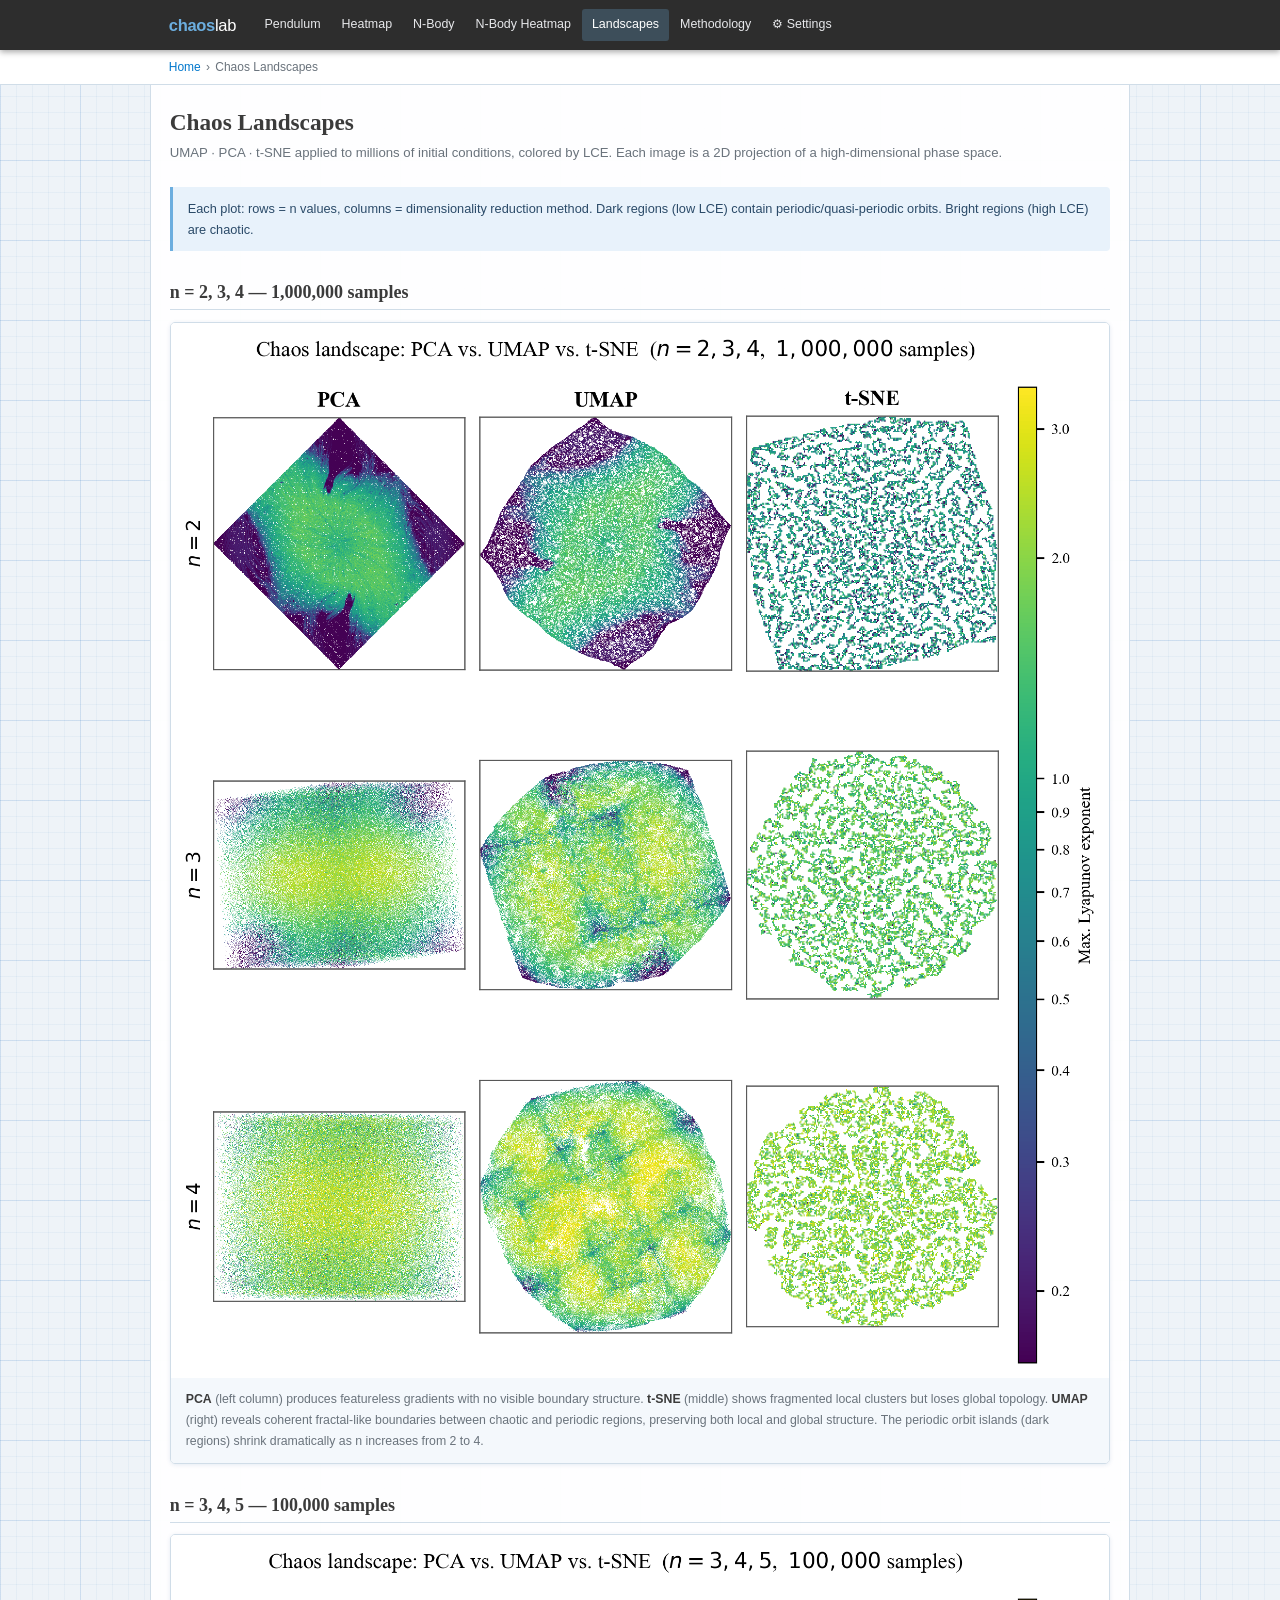
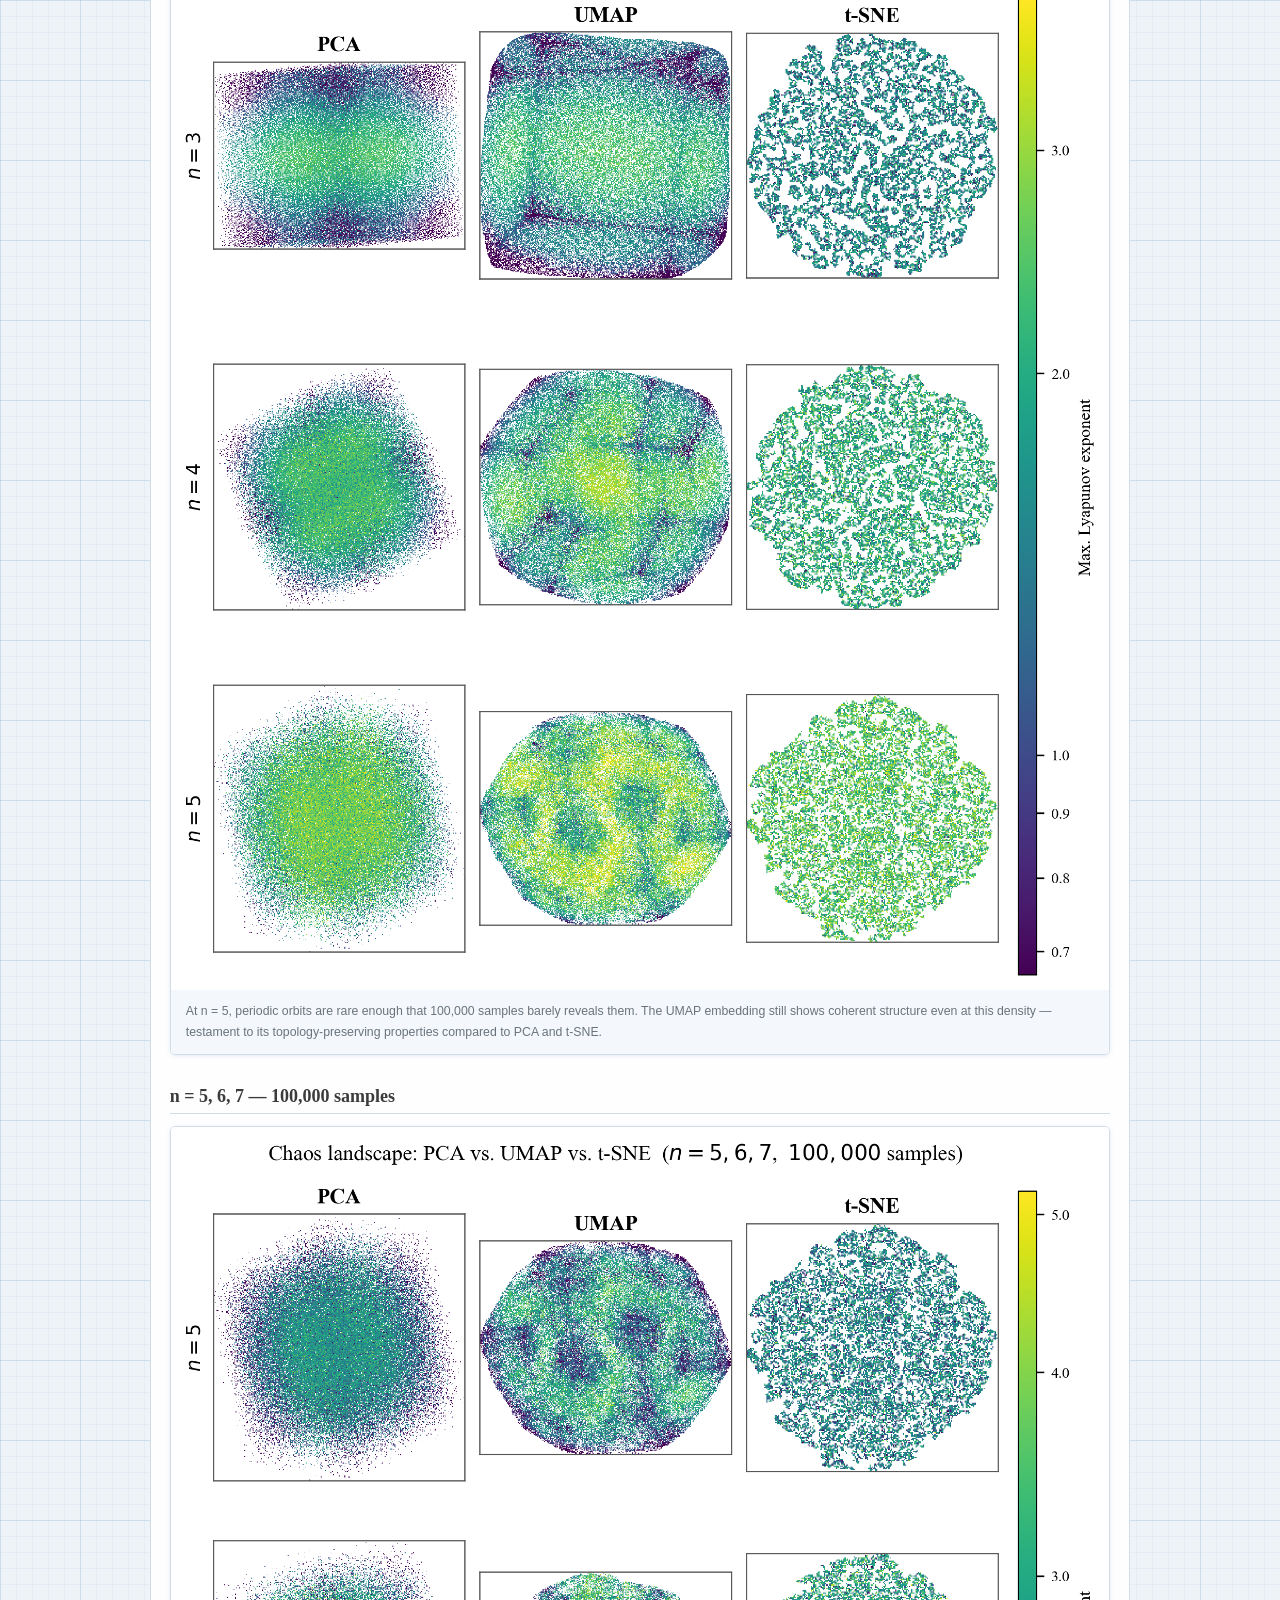
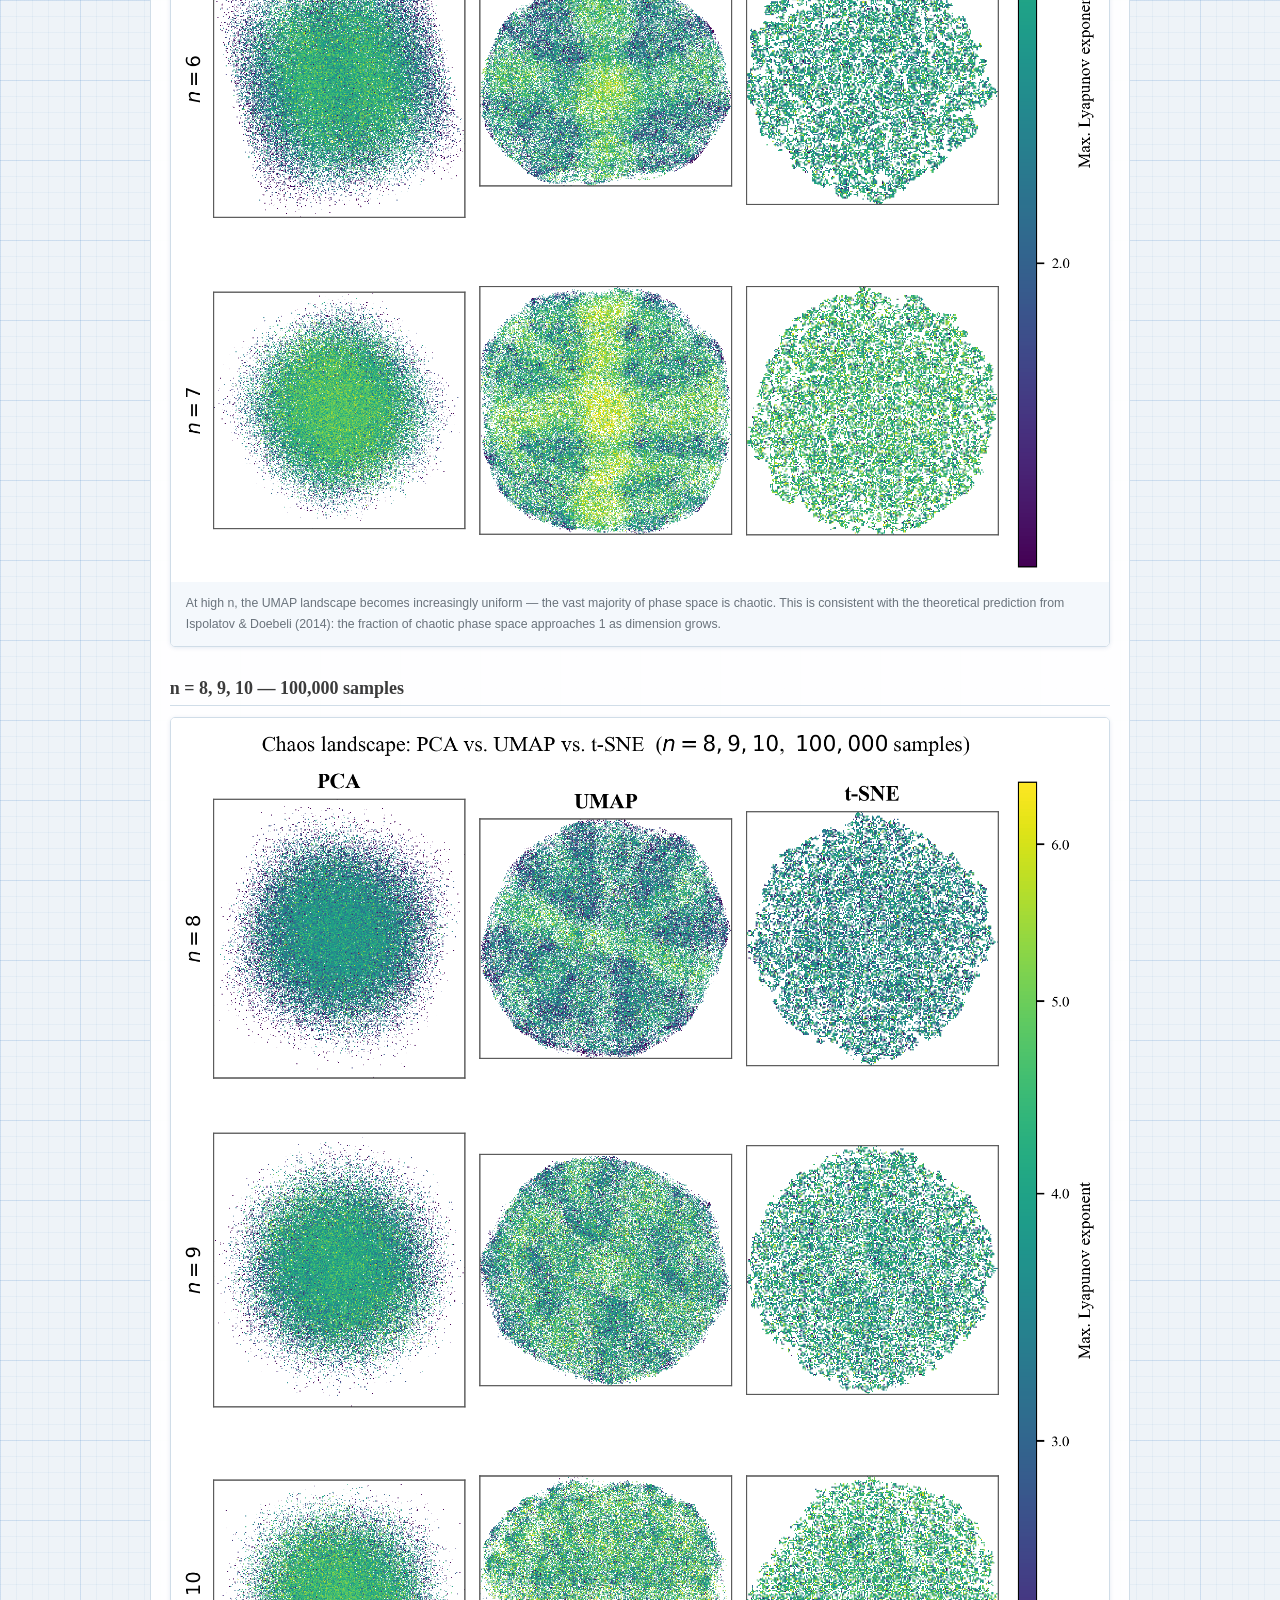
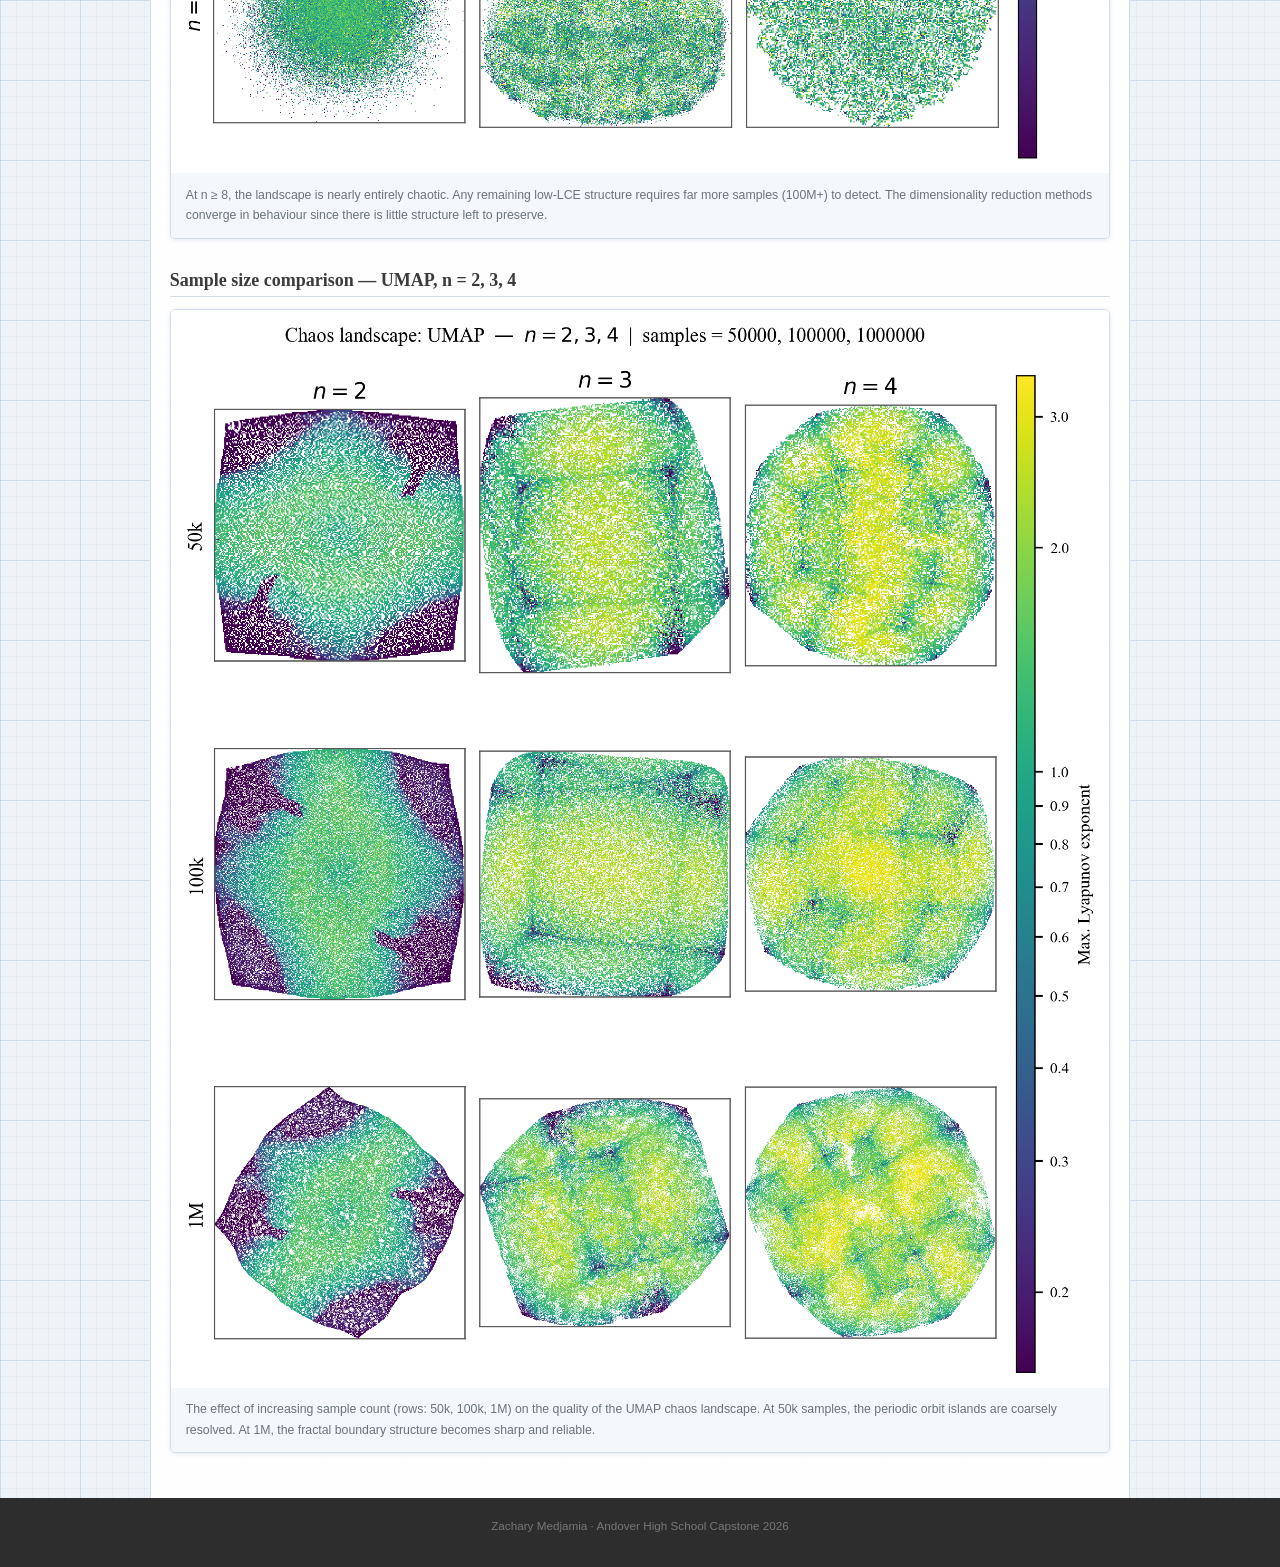
==== landscapes.html @ bdcded58 "init commit" ====
<!DOCTYPE html>
<html lang="en">
<head>
  <meta charset="UTF-8">
  <meta name="viewport" content="width=device-width, initial-scale=1.0">
  <title>Chaos Landscapes — Chaos Lab</title>
  <link rel="stylesheet" href="css/style.css">
</head>
<body>

<header>
  <div class="header-inner">
    <a class="site-logo" href="index.html">chaos<span>lab</span></a>
    <nav>
      <a href="pendulum.html">Pendulum</a>
      <a href="pendulum-heatmap.html">Heatmap</a>
      <a href="nbody.html">N-Body</a>
      <a href="nbody-heatmap.html">N-Body Heatmap</a>
      <a href="landscapes.html" class="active">Landscapes</a>
      <a href="methodology.html">Methodology</a>
      <a href="settings.html">⚙ Settings</a>
    </nav>
  </div>
</header>

<div class="breadcrumb">
  <div class="breadcrumb-inner">
    <a href="index.html">Home</a><span>›</span>Chaos Landscapes
  </div>
</div>

<div class="page-wrapper">
  <h1 class="page-title">Chaos Landscapes</h1>
  <p class="page-subtitle">
    UMAP · PCA · t-SNE applied to millions of initial conditions, colored by LCE.
    Each image is a 2D projection of a high-dimensional phase space.
  </p>

  <div class="notice">
    Each plot: rows = n values, columns = dimensionality reduction method.
    Dark regions (low LCE) contain periodic/quasi-periodic orbits.
    Bright regions (high LCE) are chaotic.
  </div>

  <h2>n = 2, 3, 4 — 1,000,000 samples</h2>
  <div class="gallery-item">
    <img src="img/comparison_grid_n2_3_4_1000000.png" alt="Chaos landscape n=2,3,4 comparison grid">
    <div class="gallery-caption">
      <strong>PCA</strong> (left column) produces featureless gradients with no visible boundary structure.
      <strong>t-SNE</strong> (middle) shows fragmented local clusters but loses global topology.
      <strong>UMAP</strong> (right) reveals coherent fractal-like boundaries between chaotic and
      periodic regions, preserving both local and global structure. The periodic orbit islands
      (dark regions) shrink dramatically as n increases from 2 to 4.
    </div>
  </div>

  <h2>n = 3, 4, 5 — 100,000 samples</h2>
  <div class="gallery-item">
    <img src="img/comparison_grid_n3_4_5_100000.png" alt="Chaos landscape n=3,4,5">
    <div class="gallery-caption">
      At n = 5, periodic orbits are rare enough that 100,000 samples barely reveals them.
      The UMAP embedding still shows coherent structure even at this density — testament to
      its topology-preserving properties compared to PCA and t-SNE.
    </div>
  </div>

  <h2>n = 5, 6, 7 — 100,000 samples</h2>
  <div class="gallery-item">
    <img src="img/comparison_grid_n5_6_7_100000.png" alt="Chaos landscape n=5,6,7">
    <div class="gallery-caption">
      At high n, the UMAP landscape becomes increasingly uniform — the vast majority of phase
      space is chaotic. This is consistent with the theoretical prediction from Ispolatov &amp; Doebeli
      (2014): the fraction of chaotic phase space approaches 1 as dimension grows.
    </div>
  </div>

  <h2>n = 8, 9, 10 — 100,000 samples</h2>
  <div class="gallery-item">
    <img src="img/comparison_grid_n8_9_10_100000.png" alt="Chaos landscape n=8,9,10">
    <div class="gallery-caption">
      At n ≥ 8, the landscape is nearly entirely chaotic. Any remaining low-LCE structure
      requires far more samples (100M+) to detect. The dimensionality reduction methods converge
      in behaviour since there is little structure left to preserve.
    </div>
  </div>

  <h2>Sample size comparison — UMAP, n = 2, 3, 4</h2>
  <div class="gallery-item">
    <img src="img/sample_grid_umap_n2_3_4_s50000_100000_1000000.png" alt="Sample size comparison UMAP n=2,3,4">
    <div class="gallery-caption">
      The effect of increasing sample count (rows: 50k, 100k, 1M) on the quality of the UMAP
      chaos landscape. At 50k samples, the periodic orbit islands are coarsely resolved.
      At 1M, the fractal boundary structure becomes sharp and reliable.
    </div>
  </div>
</div>

<footer>
  <p>Zachary Medjamia · Andover High School Capstone 2026</p>
</footer>

</body>
</html>
---- css/style.css ----
/* ============================================================
   Math Stack Exchange-inspired design — soft blue + white
   ============================================================ */

:root {
  --bg:          #ffffff;
  --page-bg:     #eef3f8;
  --text:        #3b3b3b;
  --text-light:  #6a737c;
  --header-bg:   #2d2d2d;
  --header-text: #e7e8eb;
  --accent:      #6caedf;
  --accent-dark: #4a90c4;
  --link:        #0077cc;
  --link-hover:  #0095ff;
  --border:      #d0dde8;
  --card-bg:     #f4f8fc;
  --code-bg:     #eff0f1;
  --tag-bg:      #e1ecf4;
  --tag-text:    #39739d;
  --shadow:      0 1px 4px rgba(0,70,140,0.10);
  --font-body:   Georgia, 'Times New Roman', serif;
  --font-ui:     -apple-system, BlinkMacSystemFont, 'Segoe UI', sans-serif;
  --font-code:   Consolas, 'Courier New', monospace;
  --max-width:   980px;
}

/* Reset */
*, *::before, *::after { box-sizing: border-box; margin: 0; padding: 0; }
html { font-size: 15px; scroll-behavior: smooth; }

/* Graph-paper background */
body {
  font-family: var(--font-body);
  color: var(--text);
  background-color: var(--page-bg);
  background-image:
    linear-gradient(rgba(99,153,210,.18) 1px, transparent 1px),
    linear-gradient(90deg, rgba(99,153,210,.18) 1px, transparent 1px),
    linear-gradient(rgba(99,153,210,.07) 1px, transparent 1px),
    linear-gradient(90deg, rgba(99,153,210,.07) 1px, transparent 1px);
  background-size: 80px 80px, 80px 80px, 16px 16px, 16px 16px;
  line-height: 1.7;
}

/* ---- Header / Nav ---- */
header {
  background: var(--header-bg);
  position: sticky;
  top: 0;
  z-index: 100;
  box-shadow: 0 2px 6px rgba(0,0,0,0.35);
}
.header-inner {
  max-width: var(--max-width);
  margin: 0 auto;
  display: flex;
  align-items: center;
  gap: 1.25rem;
  padding: 0 1.25rem;
  height: 50px;
}
.site-logo {
  font-family: var(--font-ui);
  font-size: 1.1rem;
  font-weight: 700;
  color: var(--accent);
  text-decoration: none;
  letter-spacing: -0.3px;
  white-space: nowrap;
}
.site-logo span { color: #ffffff; font-weight: 400; }

/* Nav with dropdowns */
nav { display: flex; gap: 0.1rem; align-items: center; }
nav > a,
.nav-group > a {
  font-family: var(--font-ui);
  font-size: 0.83rem;
  color: var(--header-text);
  text-decoration: none;
  padding: 0.35rem 0.65rem;
  border-radius: 3px;
  transition: background 0.15s;
  white-space: nowrap;
  display: block;
}
nav > a:hover,
.nav-group > a:hover,
nav > a.active,
.nav-group > a.active {
  background: rgba(108,174,223,0.25);
  color: #fff;
}
.nav-group {
  position: relative;
}
.nav-dropdown {
  display: none;
  position: absolute;
  top: 100%;
  left: 0;
  margin-top: -2px;    /* overlap parent by 2px — eliminates any gap */
  background: #1b1b1b;
  border: 1px solid #444;
  border-radius: 3px;
  min-width: 140px;
  z-index: 200;
  box-shadow: 0 4px 12px rgba(0,0,0,0.4);
}
.nav-group:hover .nav-dropdown { display: block; }
.nav-dropdown a {
  display: block;
  padding: 0.45rem 0.85rem;
  font-family: var(--font-ui);
  font-size: 0.82rem;
  color: #ccc;
  text-decoration: none;
  border-radius: 0;
}
.nav-dropdown a:hover { background: rgba(108,174,223,0.2); color: #fff; }
.nav-dropdown a.active { color: var(--accent); }

/* ---- Breadcrumb ---- */
.breadcrumb {
  background: var(--bg);
  border-bottom: 1px solid var(--border);
  padding: 0.45rem 0;
  font-family: var(--font-ui);
  font-size: 0.8rem;
  color: var(--text-light);
}
.breadcrumb-inner { max-width: var(--max-width); margin: 0 auto; padding: 0 1.25rem; }
.breadcrumb a { color: var(--link); text-decoration: none; }
.breadcrumb a:hover { text-decoration: underline; }
.breadcrumb span { margin: 0 0.35rem; }

/* ---- Main layout ---- */
.page-wrapper {
  max-width: var(--max-width);
  margin: 0 auto;
  padding: 1.5rem 1.25rem 3rem;
  background: rgba(255,255,255,0.96);
  border-left: 1px solid var(--border);
  border-right: 1px solid var(--border);
  min-height: calc(100vh - 120px);
}
.two-col { display: grid; grid-template-columns: 1fr 280px; gap: 1.5rem; align-items: start; }
@media (max-width: 720px) { .two-col { grid-template-columns: 1fr; } }

/* ---- Hero ---- */
.hero {
  background: linear-gradient(135deg, #1b2a38 0%, #2c4a62 100%);
  color: #fff;
  padding: 3rem 1.25rem 2.5rem;
  text-align: center;
  border-bottom: 3px solid var(--accent);
}
.hero h1 { font-size: 1.9rem; font-weight: 700; margin-bottom: 0.75rem; line-height: 1.25; }
.hero p  { font-size: 1rem; color: #c5d8ea; max-width: 600px; margin: 0 auto 1.5rem; font-family: var(--font-ui); }
.hero-formula { background: rgba(255,255,255,0.08); border-radius: 6px; display: inline-block; padding: 0.6rem 1.5rem; font-size: 1.05rem; }

/* ---- Section headings ---- */
h1, h2, h3 { line-height: 1.3; }
.page-title { font-size: 1.55rem; margin-bottom: 0.3rem; }
.page-subtitle { font-family: var(--font-ui); color: var(--text-light); font-size: 0.88rem; margin-bottom: 1.5rem; }
h2 { font-size: 1.2rem; margin: 2rem 0 0.75rem; border-bottom: 1px solid var(--border); padding-bottom: 0.3rem; }
h3 { font-size: 1rem; margin: 1.25rem 0 0.4rem; }

/* ---- Notice ---- */
.notice {
  background: #e8f2fb;
  border-left: 3px solid var(--accent);
  padding: 0.7rem 1rem;
  font-family: var(--font-ui);
  font-size: 0.85rem;
  border-radius: 0 4px 4px 0;
  margin: 1rem 0;
  color: #2a4a68;
}

/* ---- Simulation panel ---- */
.sim-layout { display: grid; grid-template-columns: 1fr 260px; gap: 1.5rem; align-items: start; }
@media (max-width: 700px) { .sim-layout { grid-template-columns: 1fr; } }
.sim-canvas-wrap {
  background: #0c1117;
  border-radius: 5px;
  overflow: hidden;
  border: 1px solid #2a3a4a;
  display: flex; align-items: center; justify-content: center;
}
canvas { display: block; }
.sim-controls {
  background: var(--bg);
  border: 1px solid var(--border);
  border-radius: 5px;
  padding: 1rem;
  font-family: var(--font-ui);
  font-size: 0.85rem;
  box-shadow: var(--shadow);
}
.sim-controls h3 {
  font-size: 0.78rem;
  margin: 0 0 0.75rem;
  color: var(--text-light);
  text-transform: uppercase;
  letter-spacing: 0.06em;
}
.control-group { margin-bottom: 0.85rem; }
.control-group label { display: flex; justify-content: space-between; margin-bottom: 0.3rem; font-size: 0.82rem; }
.control-group label span { color: var(--accent-dark); font-weight: 600; font-family: var(--font-code); }
input[type=range] { width: 100%; accent-color: var(--accent-dark); }
select {
  width: 100%; padding: 0.3rem 0.5rem; border: 1px solid var(--border);
  border-radius: 3px; background: #fff; font-family: var(--font-ui); font-size: 0.85rem;
}

/* ---- Buttons ---- */
.btn-row { display: flex; gap: 0.5rem; margin-top: 0.75rem; flex-wrap: wrap; }
button {
  font-family: var(--font-ui);
  font-size: 0.82rem;
  font-weight: 600;
  padding: 0.38rem 0.85rem;
  border-radius: 3px;
  border: 1px solid;
  cursor: pointer;
  transition: background 0.15s;
}
.btn-primary { background: var(--accent-dark); color: #fff; border-color: #3a7ab0; }
.btn-primary:hover { background: #3a7ab0; }
.btn-secondary { background: #fff; color: var(--text); border-color: var(--border); }
.btn-secondary:hover { background: var(--card-bg); }

/* ---- LCE readout ---- */
.lce-readout {
  margin-top: 0.6rem;
  padding: 0.45rem 0.75rem;
  background: #0c1117;
  color: #7dd3fc;
  border-radius: 4px;
  font-family: var(--font-code);
  font-size: 0.78rem;
  border: 1px solid #2a3a4a;
}

/* ---- Heatmap page ---- */
.heatmap-outer { display: flex; gap: 1.25rem; align-items: flex-start; flex-wrap: nowrap; }
@media (max-width: 900px) { .heatmap-outer { flex-wrap: wrap; } }
.heatmap-block { position: relative; display: inline-block; flex-shrink: 0; }
.heatmap-tooltip {
  position: absolute;
  background: rgba(0,0,0,0.82);
  color: #fff;
  padding: 0.3rem 0.6rem;
  border-radius: 4px;
  font-family: var(--font-code);
  font-size: 0.72rem;
  pointer-events: none;
  white-space: nowrap;
  display: none;
  z-index: 10;
}
.zoom-hint { font-family: var(--font-ui); font-size: 0.75rem; color: var(--text-light); margin-top: 4px; text-align: center; }
canvas.heatmap-canvas { cursor: crosshair; image-rendering: pixelated; display: block; }
.colorbar-col { display: flex; flex-direction: column; align-items: center; gap: 4px; flex-shrink: 0; }
.colorbar-canvas { width: 18px; }
.cb-label-text { font-size: 0.7rem; font-family: var(--font-ui); color: var(--text-light); writing-mode: vertical-rl; transform: rotate(180deg); }
.cb-labels { display: flex; flex-direction: column; justify-content: space-between; height: 100%; font-family: var(--font-code); font-size: 0.7rem; color: var(--text-light); }
.axis-y-wrap { display: flex; gap: 4px; }
.axis-y-label { writing-mode: vertical-rl; transform: rotate(180deg); font-family: var(--font-ui); font-size: 0.75rem; color: var(--text-light); text-align: center; align-self: center; }
.axis-x-label { text-align: center; font-family: var(--font-ui); font-size: 0.75rem; color: var(--text-light); margin-top: 4px; }
.heatmap-side { min-width: 260px; max-width: 280px; flex-shrink: 0; }
.clicked-info { font-family: var(--font-code); font-size: 0.78rem; background: var(--code-bg); border-radius: 4px; padding: 0.55rem 0.75rem; margin-bottom: 0.75rem; min-height: 3rem; border: 1px solid var(--border); }

/* ---- Gallery ---- */
.gallery { display: grid; gap: 1.5rem; }
.gallery-item { border: 1px solid var(--border); border-radius: 5px; overflow: hidden; box-shadow: var(--shadow); }
.gallery-item img { width: 100%; display: block; }
.gallery-caption { padding: 0.75rem 1rem; background: var(--card-bg); font-family: var(--font-ui); font-size: 0.82rem; color: var(--text-light); }
.gallery-caption strong { color: var(--text); }

/* ---- Methodology ---- */
.method-step { display: flex; gap: 1rem; margin-bottom: 1.5rem; border-left: 3px solid var(--accent); padding-left: 1rem; }
.step-num { font-family: var(--font-ui); font-weight: 700; font-size: 1.05rem; color: var(--accent-dark); min-width: 1.5rem; }
.step-body h3 { margin: 0 0 0.4rem; font-size: 0.98rem; }
.step-body p  { font-size: 0.88rem; margin-bottom: 0.5rem; }
.eq-box { background: var(--code-bg); border: 1px solid var(--border); border-radius: 4px; padding: 0.75rem 1rem; margin: 0.5rem 0; text-align: center; }
pre { background: var(--code-bg); border-radius: 4px; padding: 0.75rem 1rem; font-family: var(--font-code); font-size: 0.8rem; overflow-x: auto; border: 1px solid var(--border); }
code { font-family: var(--font-code); font-size: 0.85em; background: var(--code-bg); padding: 0.1em 0.3em; border-radius: 3px; }

/* ---- Sidebar ---- */
.sidebar { font-family: var(--font-ui); font-size: 0.82rem; }
.sidebar-box { background: var(--bg); border: 1px solid var(--border); border-radius: 5px; padding: 1rem; margin-bottom: 1rem; box-shadow: var(--shadow); }
.sidebar-box h4 { font-size: 0.78rem; text-transform: uppercase; letter-spacing: 0.06em; color: var(--text-light); margin-bottom: 0.6rem; }
.sidebar-box p  { margin-bottom: 0.5rem; color: var(--text-light); }
.tag { display: inline-block; background: var(--tag-bg); color: var(--tag-text); padding: 0.15rem 0.5rem; border-radius: 3px; font-size: 0.75rem; margin: 0.1rem; text-decoration: none; border: 1px solid #c5d9ed; }
.tag:hover { background: #d1e9f8; }

/* ---- Footer ---- */
footer {
  background: var(--header-bg);
  color: #777;
  text-align: center;
  padding: 1.2rem;
  font-family: var(--font-ui);
  font-size: 0.78rem;
  margin-top: 0;
}
footer a { color: #999; text-decoration: none; }
footer a:hover { color: #fff; }

/* ---- Utility ---- */
.text-muted { color: var(--text-light); }
.mt1 { margin-top: 0.5rem; } .mt2 { margin-top: 1rem; } .mt3 { margin-top: 1.5rem; }
a { color: var(--link); } a:hover { color: var(--link-hover); }
p { margin-bottom: 0.85rem; }
hr { border: none; border-top: 1px solid var(--border); margin: 1.25rem 0; }

/* ---- Settings page ---- */
.settings-grid {
  display: grid;
  grid-template-columns: 1fr 1fr;
  gap: 1.5rem;
}
@media (max-width: 680px) { .settings-grid { grid-template-columns: 1fr; } }

.settings-section {
  background: var(--bg);
  border: 1px solid var(--border);
  border-radius: 5px;
  padding: 1.1rem 1.2rem;
  box-shadow: var(--shadow);
}
.settings-section h3 {
  font-family: var(--font-ui);
  font-size: 0.78rem;
  text-transform: uppercase;
  letter-spacing: 0.07em;
  color: var(--text-light);
  margin: 0 0 1rem;
  padding-bottom: 0.4rem;
  border-bottom: 1px solid var(--border);
}
.settings-row {
  display: flex;
  align-items: center;
  justify-content: space-between;
  gap: 0.75rem;
  margin-bottom: 0.7rem;
}
.settings-row label {
  font-family: var(--font-ui);
  font-size: 0.84rem;
  color: var(--text);
  flex: 1;
  white-space: nowrap;
}
.settings-row .setting-ctrl {
  display: flex;
  align-items: center;
  gap: 0.4rem;
}
input[type=color] {
  width: 38px;
  height: 28px;
  border: 1px solid var(--border);
  border-radius: 3px;
  padding: 1px 2px;
  cursor: pointer;
  background: none;
}
.color-hex {
  font-family: var(--font-code);
  font-size: 0.78rem;
  color: var(--text-light);
  width: 54px;
}
input[type=number].setting-num {
  width: 80px;
  padding: 0.28rem 0.4rem;
  border: 1px solid var(--border);
  border-radius: 3px;
  font-family: var(--font-code);
  font-size: 0.82rem;
}
input[type=range].setting-range {
  width: 90px;
  accent-color: var(--accent-dark);
}
select.setting-select {
  width: auto;
  min-width: 110px;
  padding: 0.28rem 0.4rem;
  font-size: 0.82rem;
}
input[type=checkbox].setting-check {
  width: 16px;
  height: 16px;
  accent-color: var(--accent-dark);
  cursor: pointer;
}
.settings-footer {
  display: flex;
  gap: 0.75rem;
  align-items: center;
  margin-top: 1.5rem;
  padding-top: 1rem;
  border-top: 1px solid var(--border);
  flex-wrap: wrap;
}
.settings-saved-msg {
  font-family: var(--font-ui);
  font-size: 0.8rem;
  color: #2a8a2a;
  opacity: 0;
  transition: opacity 0.4s;
}
.settings-saved-msg.visible { opacity: 1; }
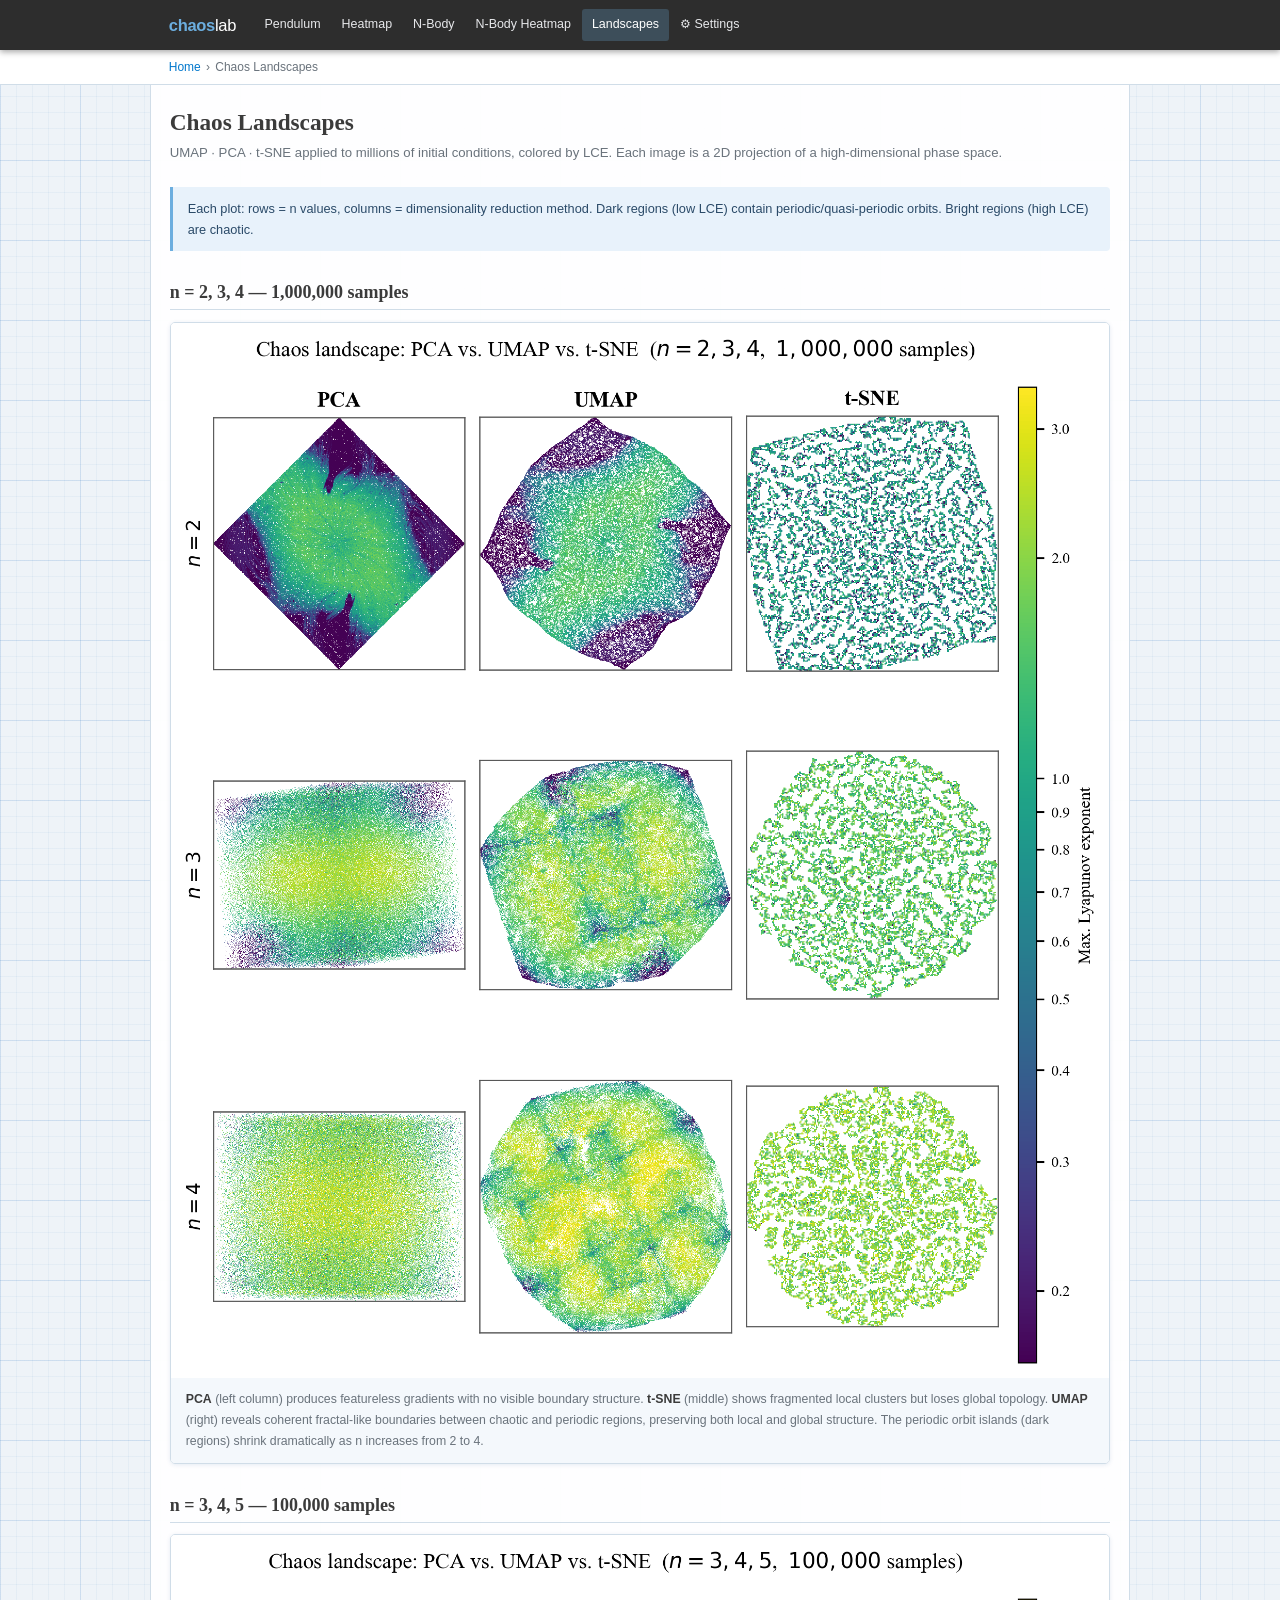
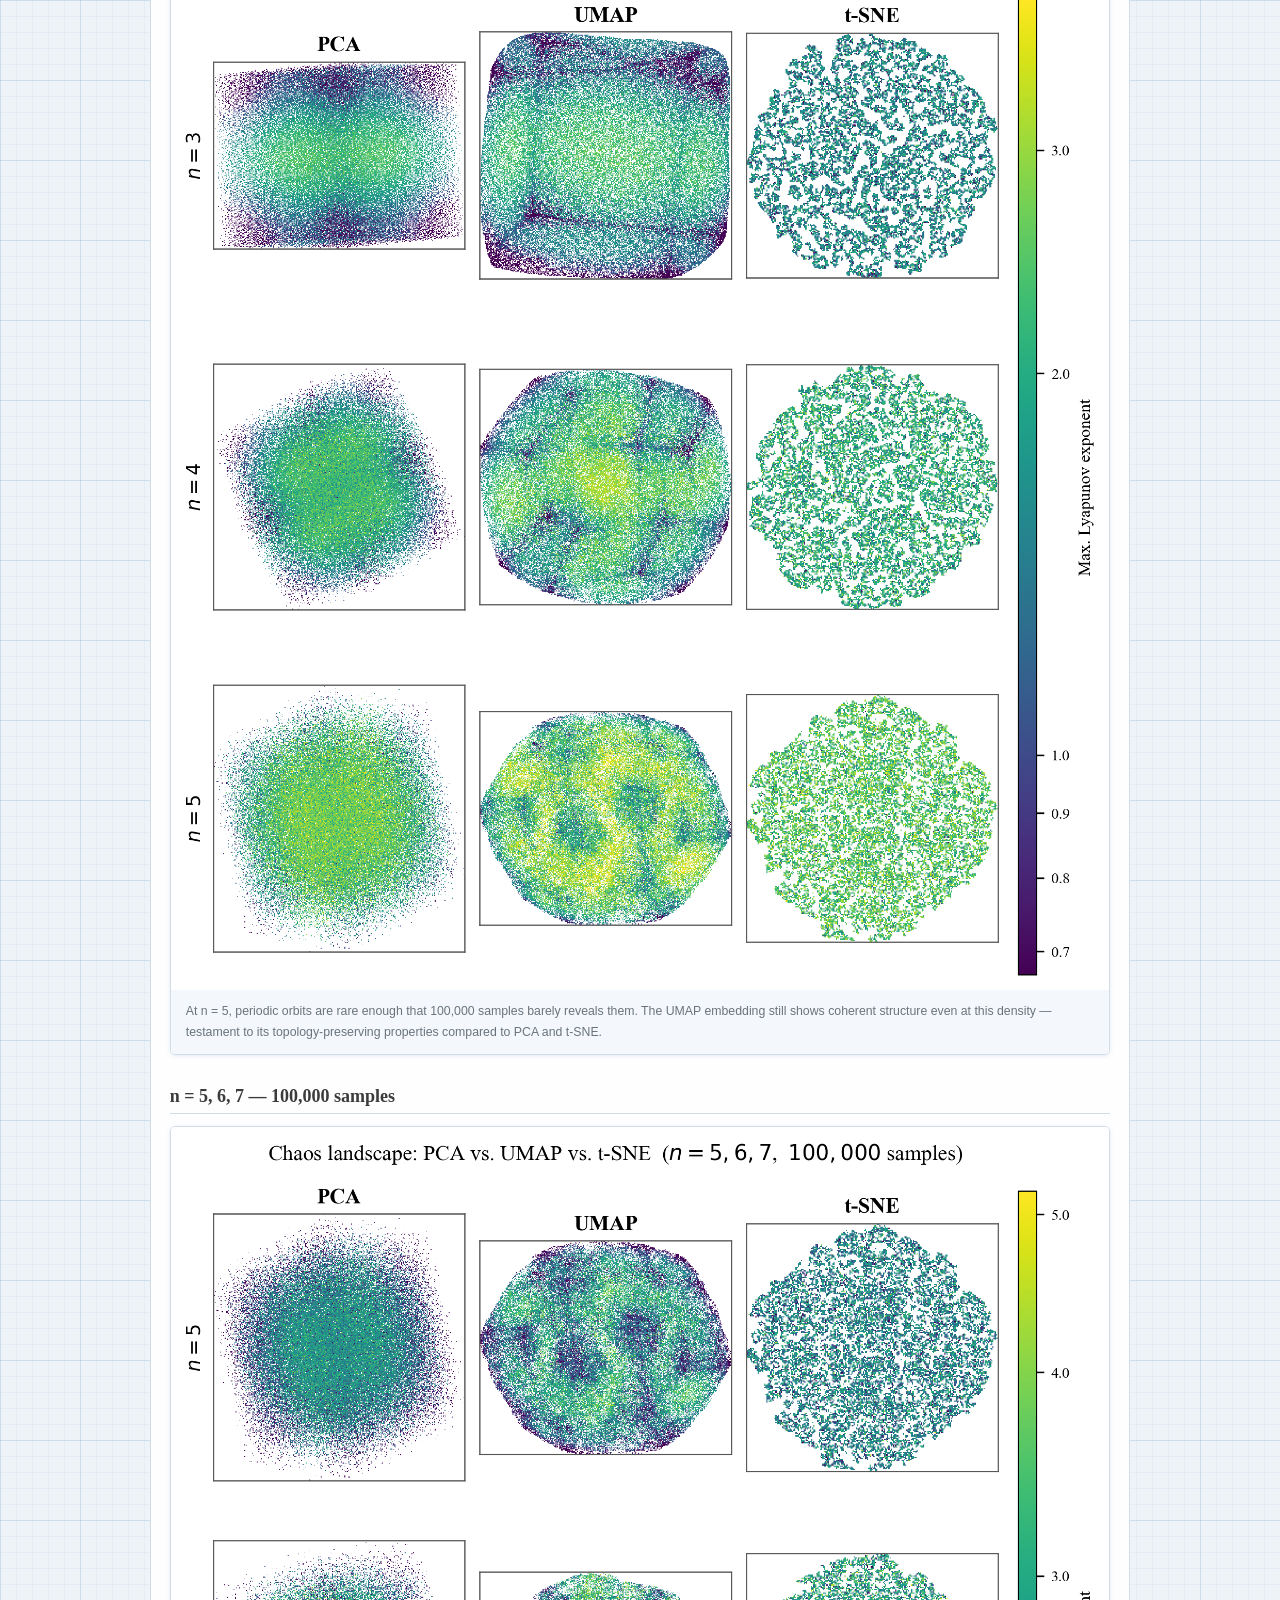
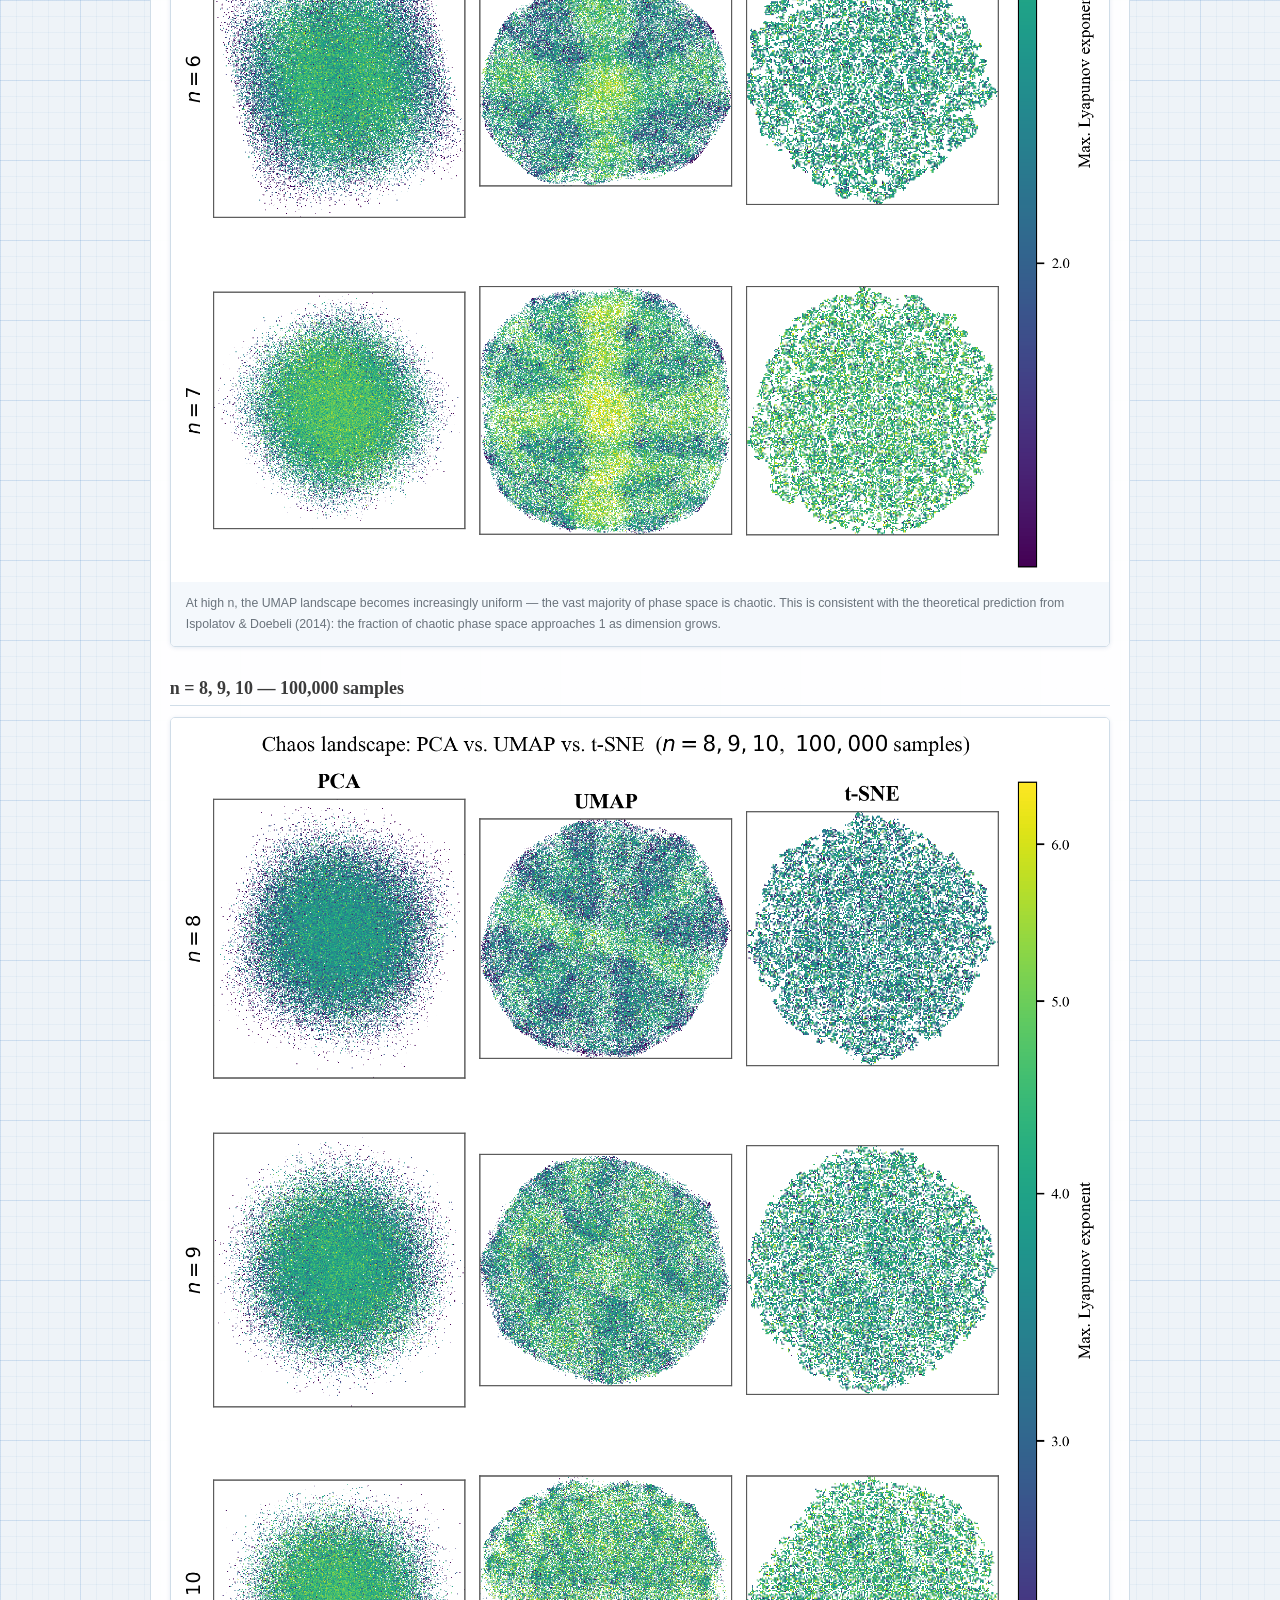
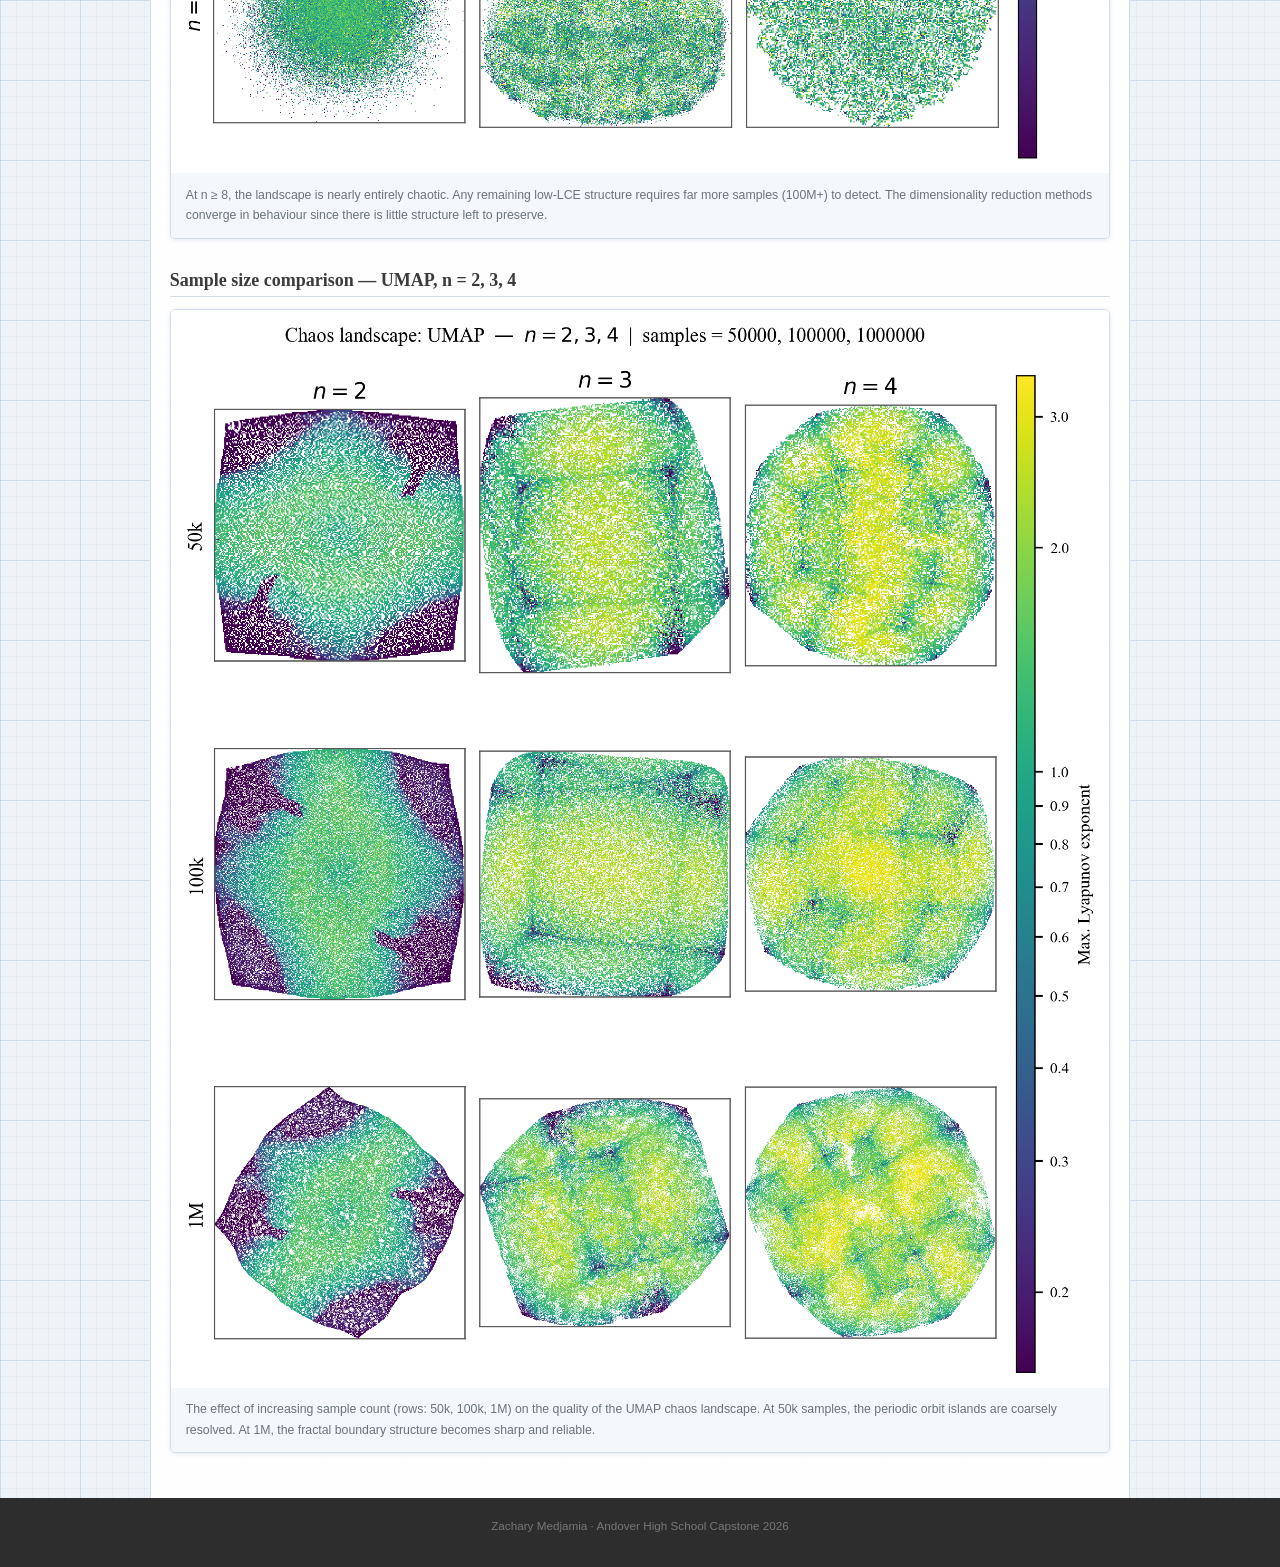
==== commit 328a74bc: "Updated other files to reflect previous change" ====
--- a/landscapes.html
+++ b/landscapes.html
@@ -17,7 +17,6 @@
       <a href="nbody.html">N-Body</a>
       <a href="nbody-heatmap.html">N-Body Heatmap</a>
       <a href="landscapes.html" class="active">Landscapes</a>
-      <a href="methodology.html">Methodology</a>
       <a href="settings.html">⚙ Settings</a>
     </nav>
   </div>
